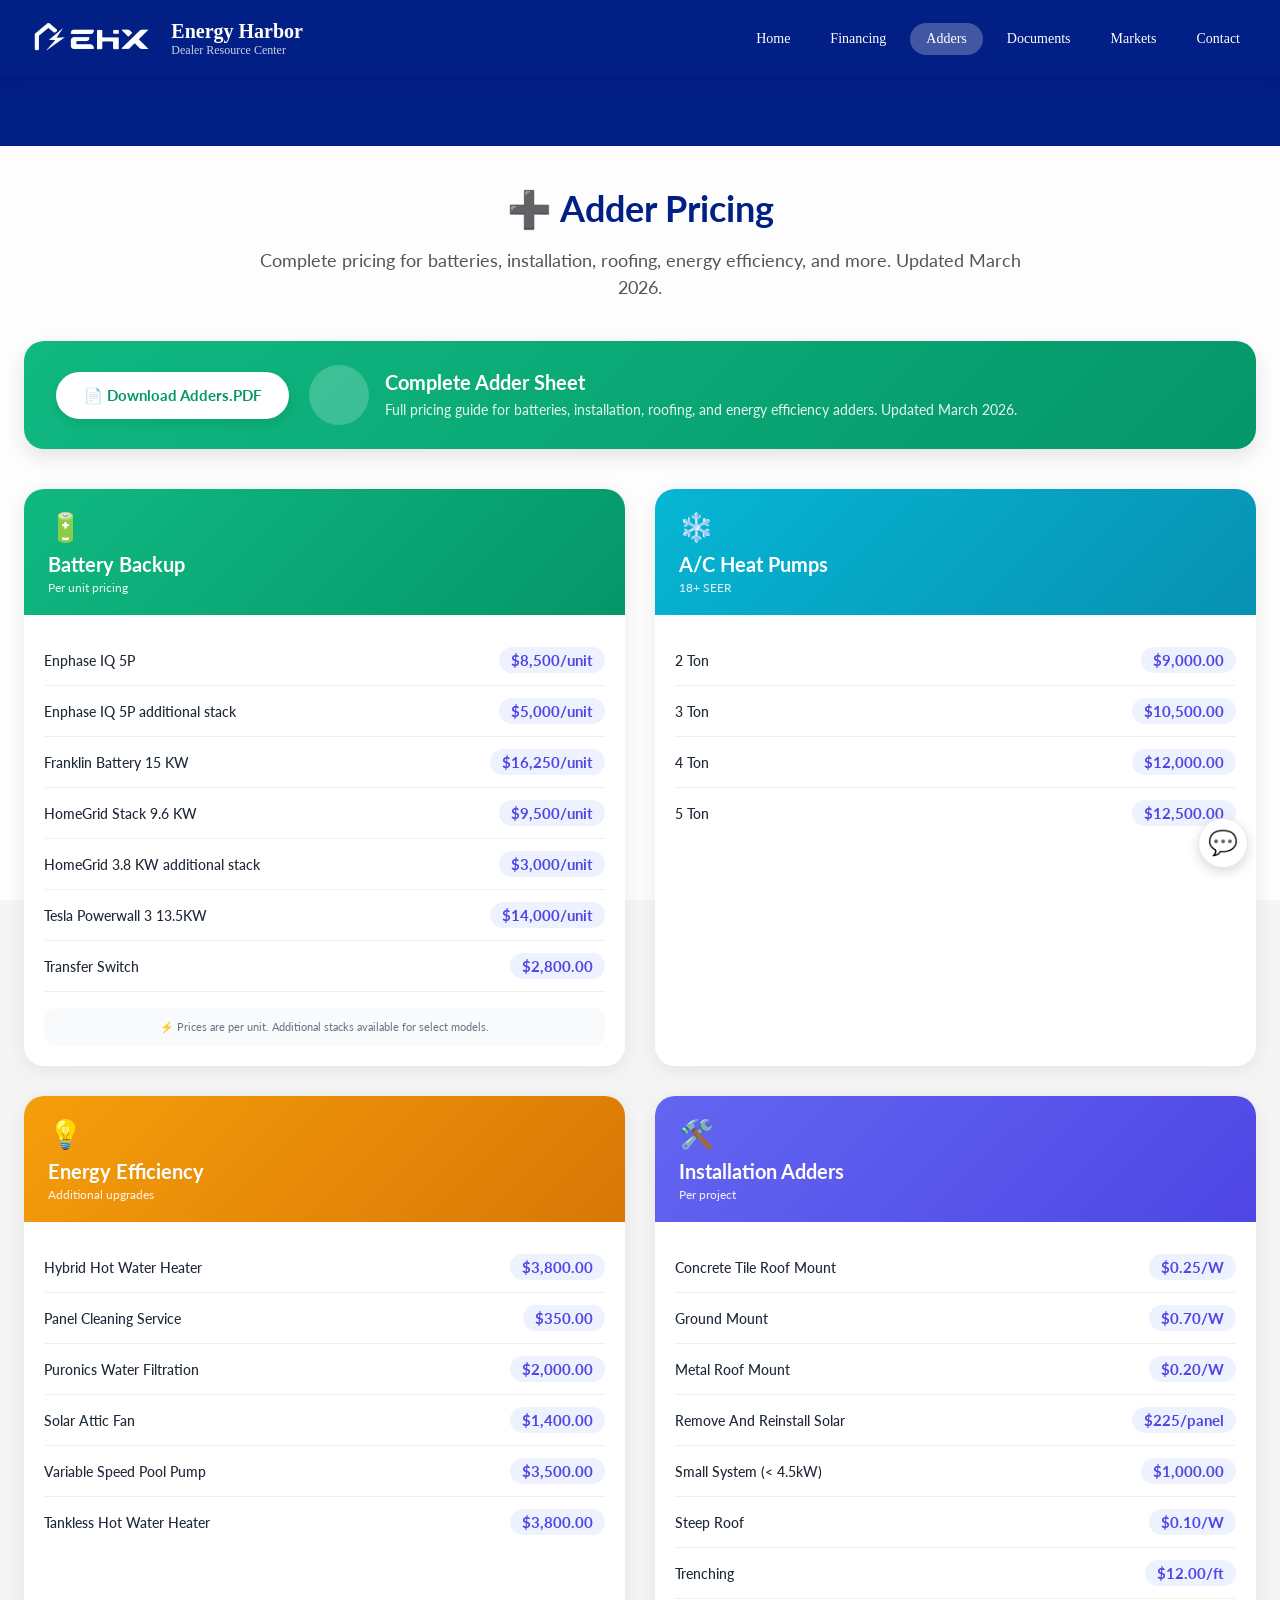
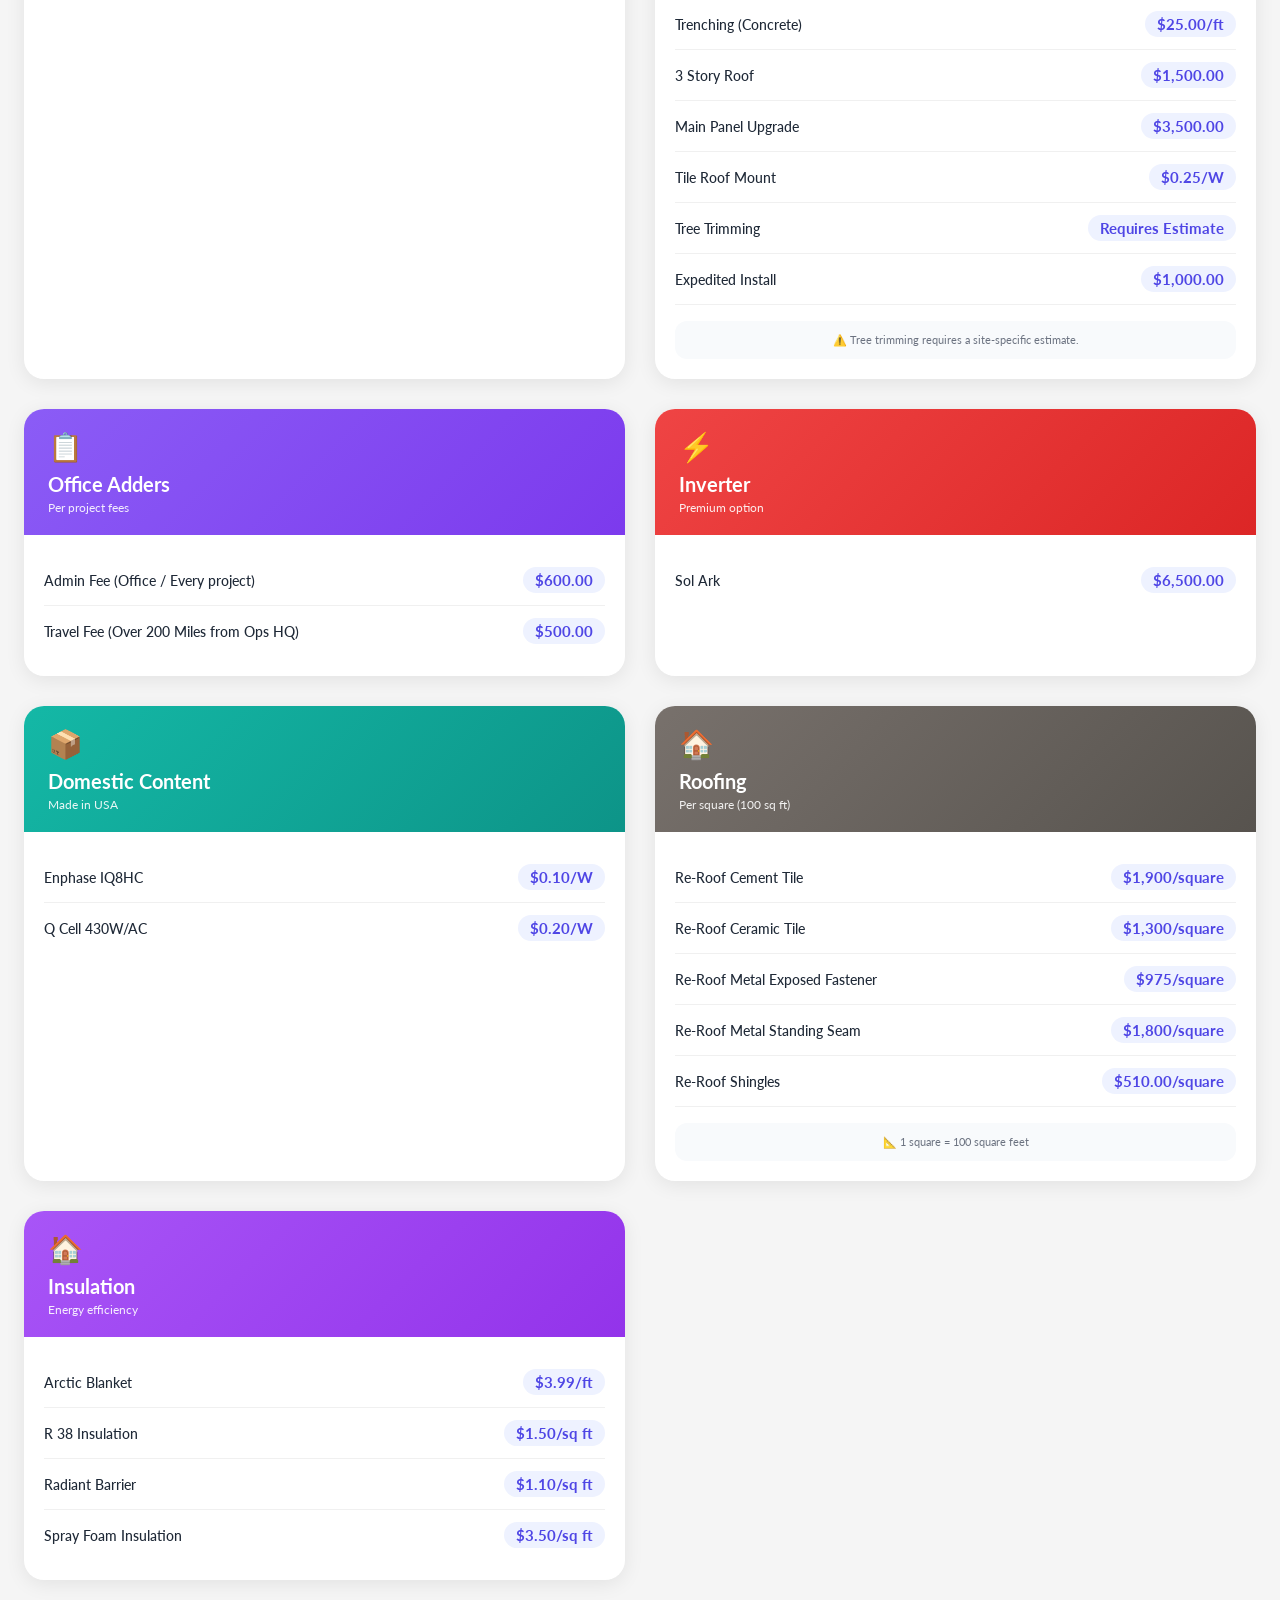
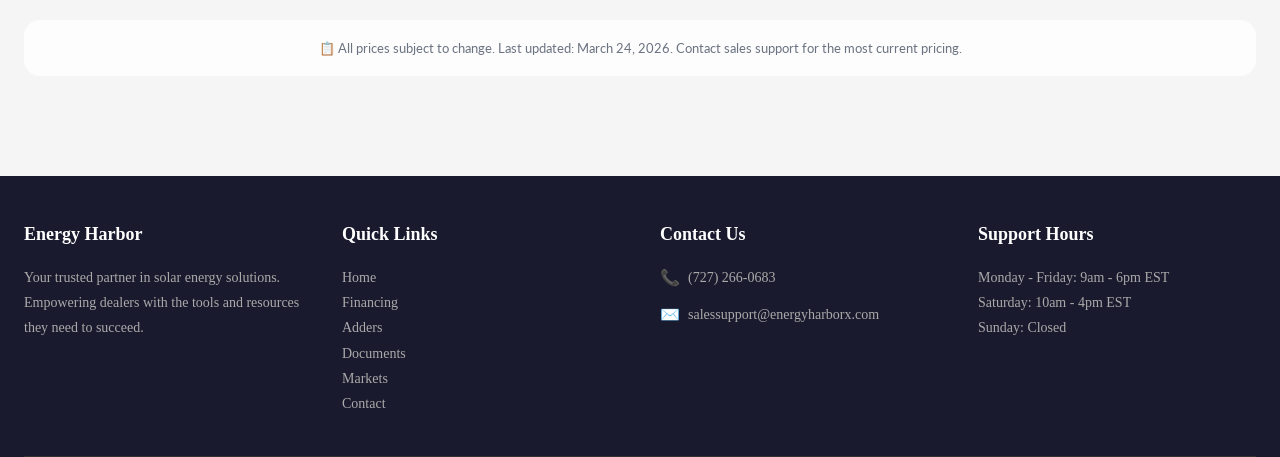
==== my-google-site/adders.html @ 7f9a5d7f "Add files via upload" ====
<!DOCTYPE html>
<html lang="en">
<head>
    <meta charset="UTF-8">
    <meta name="viewport" content="width=device-width, initial-scale=1.0, user-scalable=yes">
    <title>Adder Pricing | EHX Dealer Resource</title>
    <style>
        * {
            margin: 0;
            padding: 0;
            box-sizing: border-box;
        }
        
        body {
            font-family: 'Lato', -apple-system, BlinkMacSystemFont, 'Segoe UI', Roboto, sans-serif;
            background: #f5f5f5;
            min-height: 100vh;
            display: flex;
            flex-direction: column;
            background-image: url('images/background.jpg');
            background-size: cover;
            background-position: center;
            background-attachment: fixed;
            background-repeat: no-repeat;
        }
        
        body::before {
            content: '';
            position: fixed;
            top: 0;
            left: 0;
            right: 0;
            bottom: 0;
            background: rgba(255, 255, 255, 0.85);
            z-index: -2;
        }
        
        .header-iframe {
            width: 100%;
            border: none;
            height: 80px;
            position: sticky;
            top: 0;
            z-index: 100;
            background: #011f85;
        }
        
        .main-content {
            flex: 1;
            max-width: 1400px;
            margin: 0 auto;
            padding: 40px 24px;
            width: 100%;
        }
        
        .page-header {
            text-align: center;
            margin-bottom: 40px;
        }
        
        .page-title {
            font-size: 36px;
            color: #011f85;
            margin-bottom: 16px;
        }
        
        .page-subtitle {
            font-size: 18px;
            color: #555;
            max-width: 800px;
            margin: 0 auto;
            line-height: 1.5;
        }
        
        .download-banner {
            background: linear-gradient(135deg, #10b981, #059669);
            border-radius: 20px;
            padding: 24px 32px;
            margin-bottom: 40px;
            display: flex;
            justify-content: space-between;
            align-items: center;
            flex-wrap: wrap;
            gap: 20px;
            color: white;
            box-shadow: 0 8px 20px rgba(0,0,0,0.1);
            flex-direction: row;
        }
        
        .banner-text {
            display: flex;
            align-items: center;
            gap: 16px;
            flex: 1;
        }
        
        .banner-icon {
            font-size: 40px;
            background: rgba(255,255,255,0.2);
            width: 60px;
            height: 60px;
            border-radius: 50%;
            display: flex;
            align-items: center;
            justify-content: center;
        }
        
        .download-banner h3 {
            font-size: 20px;
            margin-bottom: 6px;
            font-weight: 700;
        }
        
        .download-banner p {
            font-size: 14px;
            opacity: 0.9;
            line-height: 1.4;
        }
        
        .btn-download-all {
            display: inline-flex;
            align-items: center;
            gap: 12px;
            background: white;
            color: #059669;
            text-decoration: none;
            padding: 14px 28px;
            border-radius: 50px;
            font-weight: 700;
            font-size: 15px;
            transition: all 0.3s ease;
            box-shadow: 0 4px 12px rgba(0,0,0,0.1);
            white-space: nowrap;
        }
        
        .btn-download-all:hover {
            transform: translateY(-2px);
            background: #f0fdf4;
            box-shadow: 0 8px 20px rgba(0,0,0,0.15);
        }
        
        .adders-grid {
            display: grid;
            grid-template-columns: repeat(auto-fit, minmax(400px, 1fr));
            gap: 30px;
        }
        
        .adder-category {
            background: white;
            border-radius: 20px;
            overflow: hidden;
            box-shadow: 0 4px 20px rgba(0,0,0,0.08);
            transition: transform 0.2s;
            height: 100%;
            display: flex;
            flex-direction: column;
        }
        
        .adder-category:hover {
            transform: translateY(-4px);
        }
        
        .category-header {
            padding: 20px 24px;
            color: white;
        }
        
        .category-header.battery { background: linear-gradient(135deg, #10b981, #059669); }
        .category-header.ac { background: linear-gradient(135deg, #06b6d4, #0891b2); }
        .category-header.energy { background: linear-gradient(135deg, #f59e0b, #d97706); }
        .category-header.installation { background: linear-gradient(135deg, #6366f1, #4f46e5); }
        .category-header.office { background: linear-gradient(135deg, #8b5cf6, #7c3aed); }
        .category-header.inverter { background: linear-gradient(135deg, #ef4444, #dc2626); }
        .category-header.domestic { background: linear-gradient(135deg, #14b8a6, #0d9488); }
        .category-header.roofing { background: linear-gradient(135deg, #78716c, #57534e); }
        .category-header.insulation { background: linear-gradient(135deg, #a855f7, #9333ea); }
        
        .category-icon {
            font-size: 28px;
            margin-bottom: 8px;
        }
        
        .category-title {
            font-size: 20px;
            font-weight: 700;
        }
        
        .category-subtitle {
            font-size: 12px;
            opacity: 0.9;
            margin-top: 4px;
        }
        
        .category-body {
            padding: 20px;
            flex: 1;
        }
        
        .adder-item {
            display: flex;
            justify-content: space-between;
            align-items: center;
            padding: 12px 0;
            border-bottom: 1px solid #f0f0f0;
            flex-wrap: wrap;
            gap: 10px;
        }
        
        .adder-item:last-child {
            border-bottom: none;
        }
        
        .adder-name {
            font-weight: 500;
            color: #1f2937;
            font-size: 14px;
            flex: 1;
        }
        
        .adder-price {
            font-weight: 700;
            color: #4f46e5;
            font-size: 15px;
            background: #eef2ff;
            padding: 4px 12px;
            border-radius: 20px;
        }
        
        .footer-note {
            background: #f8fafc;
            padding: 12px;
            border-radius: 12px;
            margin-top: 16px;
            text-align: center;
            font-size: 11px;
            color: #6b7280;
        }
        
        .footer-iframe {
            width: 100%;
            border: none;
            height: auto;
            min-height: 350px;
            margin-top: 60px;
            display: block;
        }
        
        /* Chat Widget Container */
        .chat-widget-container {
            position: fixed;
            bottom: 20px;
            right: 20px;
            z-index: 999;
            width: 380px;
            height: 450px;
            pointer-events: none;
        }
        
        .chat-widget-container iframe {
            pointer-events: auto;
            width: 100%;
            height: 100%;
            border: none;
            background: transparent;
            border-radius: 20px;
        }
    </style>
    <link href="https://fonts.googleapis.com/css2?family=Lato:wght@300;400;700&display=swap" rel="stylesheet">
    <link rel="stylesheet" href="css/responsive.css">
</head>
<body>

    <iframe src="components/header.html" class="header-iframe" id="headerIframe"></iframe>

    <main class="main-content">
        <div class="page-header">
            <h1 class="page-title">➕ Adder Pricing</h1>
            <p class="page-subtitle">Complete pricing for batteries, installation, roofing, energy efficiency, and more. Updated March 2026.</p>
        </div>

        <!-- DIRECT DOWNLOAD BANNER -->
        <div class="download-banner">
            <a href="https://drive.google.com/uc?export=download&id=1RVdBgjyrDwDtR4Vw7gHCXScKKBr2EI8T" 
               class="btn-download-all" 
               target="_blank">
                📄 Download Adders.PDF
            </a>
            <div class="banner-text">
                <div class="banner-icon"></div>
                <div>
                    <h3>Complete Adder Sheet</h3>
                    <p>Full pricing guide for batteries, installation, roofing, and energy efficiency adders. Updated March 2026.</p>
                </div>
            </div>
        </div>
        
        <div class="adders-grid">
            
            <!-- Battery Backup -->
            <div class="adder-category">
                <div class="category-header battery">
                    <div class="category-icon">🔋</div>
                    <div class="category-title">Battery Backup</div>
                    <div class="category-subtitle">Per unit pricing</div>
                </div>
                <div class="category-body">
                    <div class="adder-item"><span class="adder-name">Enphase IQ 5P</span><span class="adder-price">$8,500/unit</span></div>
                    <div class="adder-item"><span class="adder-name">Enphase IQ 5P additional stack</span><span class="adder-price">$5,000/unit</span></div>
                    <div class="adder-item"><span class="adder-name">Franklin Battery 15 KW</span><span class="adder-price">$16,250/unit</span></div>
                    <div class="adder-item"><span class="adder-name">HomeGrid Stack 9.6 KW</span><span class="adder-price">$9,500/unit</span></div>
                    <div class="adder-item"><span class="adder-name">HomeGrid 3.8 KW additional stack</span><span class="adder-price">$3,000/unit</span></div>
                    <div class="adder-item"><span class="adder-name">Tesla Powerwall 3 13.5KW</span><span class="adder-price">$14,000/unit</span></div>
                    <div class="adder-item"><span class="adder-name">Transfer Switch</span><span class="adder-price">$2,800.00</span></div>
                    <div class="footer-note">⚡ Prices are per unit. Additional stacks available for select models.</div>
                </div>
            </div>

            <!-- A/C Heat Pumps -->
            <div class="adder-category">
                <div class="category-header ac">
                    <div class="category-icon">❄️</div>
                    <div class="category-title">A/C Heat Pumps</div>
                    <div class="category-subtitle">18+ SEER</div>
                </div>
                <div class="category-body">
                    <div class="adder-item"><span class="adder-name">2 Ton</span><span class="adder-price">$9,000.00</span></div>
                    <div class="adder-item"><span class="adder-name">3 Ton</span><span class="adder-price">$10,500.00</span></div>
                    <div class="adder-item"><span class="adder-name">4 Ton</span><span class="adder-price">$12,000.00</span></div>
                    <div class="adder-item"><span class="adder-name">5 Ton</span><span class="adder-price">$12,500.00</span></div>
                </div>
            </div>

            <!-- Energy Efficiency -->
            <div class="adder-category">
                <div class="category-header energy">
                    <div class="category-icon">💡</div>
                    <div class="category-title">Energy Efficiency</div>
                    <div class="category-subtitle">Additional upgrades</div>
                </div>
                <div class="category-body">
                    <div class="adder-item"><span class="adder-name">Hybrid Hot Water Heater</span><span class="adder-price">$3,800.00</span></div>
                    <div class="adder-item"><span class="adder-name">Panel Cleaning Service</span><span class="adder-price">$350.00</span></div>
                    <div class="adder-item"><span class="adder-name">Puronics Water Filtration</span><span class="adder-price">$2,000.00</span></div>
                    <div class="adder-item"><span class="adder-name">Solar Attic Fan</span><span class="adder-price">$1,400.00</span></div>
                    <div class="adder-item"><span class="adder-name">Variable Speed Pool Pump</span><span class="adder-price">$3,500.00</span></div>
                    <div class="adder-item"><span class="adder-name">Tankless Hot Water Heater</span><span class="adder-price">$3,800.00</span></div>
                </div>
            </div>

            <!-- Installation Adders -->
            <div class="adder-category">
                <div class="category-header installation">
                    <div class="category-icon">🛠️</div>
                    <div class="category-title">Installation Adders</div>
                    <div class="category-subtitle">Per project</div>
                </div>
                <div class="category-body">
                    <div class="adder-item"><span class="adder-name">Concrete Tile Roof Mount</span><span class="adder-price">$0.25/W</span></div>
                    <div class="adder-item"><span class="adder-name">Ground Mount</span><span class="adder-price">$0.70/W</span></div>
                    <div class="adder-item"><span class="adder-name">Metal Roof Mount</span><span class="adder-price">$0.20/W</span></div>
                    <div class="adder-item"><span class="adder-name">Remove And Reinstall Solar</span><span class="adder-price">$225/panel</span></div>
                    <div class="adder-item"><span class="adder-name">Small System (&lt; 4.5kW)</span><span class="adder-price">$1,000.00</span></div>
                    <div class="adder-item"><span class="adder-name">Steep Roof</span><span class="adder-price">$0.10/W</span></div>
                    <div class="adder-item"><span class="adder-name">Trenching</span><span class="adder-price">$12.00/ft</span></div>
                    <div class="adder-item"><span class="adder-name">Trenching (Concrete)</span><span class="adder-price">$25.00/ft</span></div>
                    <div class="adder-item"><span class="adder-name">3 Story Roof</span><span class="adder-price">$1,500.00</span></div>
                    <div class="adder-item"><span class="adder-name">Main Panel Upgrade</span><span class="adder-price">$3,500.00</span></div>
                    <div class="adder-item"><span class="adder-name">Tile Roof Mount</span><span class="adder-price">$0.25/W</span></div>
                    <div class="adder-item"><span class="adder-name">Tree Trimming</span><span class="adder-price">Requires Estimate</span></div>
                    <div class="adder-item"><span class="adder-name">Expedited Install</span><span class="adder-price">$1,000.00</span></div>
                    <div class="footer-note">⚠️ Tree trimming requires a site-specific estimate.</div>
                </div>
            </div>

            <!-- Office Adders -->
            <div class="adder-category">
                <div class="category-header office">
                    <div class="category-icon">📋</div>
                    <div class="category-title">Office Adders</div>
                    <div class="category-subtitle">Per project fees</div>
                </div>
                <div class="category-body">
                    <div class="adder-item"><span class="adder-name">Admin Fee (Office / Every project)</span><span class="adder-price">$600.00</span></div>
                    <div class="adder-item"><span class="adder-name">Travel Fee (Over 200 Miles from Ops HQ)</span><span class="adder-price">$500.00</span></div>
                </div>
            </div>

            <!-- Inverter -->
            <div class="adder-category">
                <div class="category-header inverter">
                    <div class="category-icon">⚡</div>
                    <div class="category-title">Inverter</div>
                    <div class="category-subtitle">Premium option</div>
                </div>
                <div class="category-body">
                    <div class="adder-item"><span class="adder-name">Sol Ark</span><span class="adder-price">$6,500.00</span></div>
                </div>
            </div>

            <!-- Domestic Content -->
            <div class="adder-category">
                <div class="category-header domestic">
                    <div class="category-icon">📦</div>
                    <div class="category-title">Domestic Content</div>
                    <div class="category-subtitle">Made in USA</div>
                </div>
                <div class="category-body">
                    <div class="adder-item"><span class="adder-name">Enphase IQ8HC</span><span class="adder-price">$0.10/W</span></div>
                    <div class="adder-item"><span class="adder-name">Q Cell 430W/AC</span><span class="adder-price">$0.20/W</span></div>
                </div>
            </div>

            <!-- Roofing -->
            <div class="adder-category">
                <div class="category-header roofing">
                    <div class="category-icon">🏠</div>
                    <div class="category-title">Roofing</div>
                    <div class="category-subtitle">Per square (100 sq ft)</div>
                </div>
                <div class="category-body">
                    <div class="adder-item"><span class="adder-name">Re-Roof Cement Tile</span><span class="adder-price">$1,900/square</span></div>
                    <div class="adder-item"><span class="adder-name">Re-Roof Ceramic Tile</span><span class="adder-price">$1,300/square</span></div>
                    <div class="adder-item"><span class="adder-name">Re-Roof Metal Exposed Fastener</span><span class="adder-price">$975/square</span></div>
                    <div class="adder-item"><span class="adder-name">Re-Roof Metal Standing Seam</span><span class="adder-price">$1,800/square</span></div>
                    <div class="adder-item"><span class="adder-name">Re-Roof Shingles</span><span class="adder-price">$510.00/square</span></div>
                    <div class="footer-note">📐 1 square = 100 square feet</div>
                </div>
            </div>

            <!-- Insulation -->
            <div class="adder-category">
                <div class="category-header insulation">
                    <div class="category-icon">🏠</div>
                    <div class="category-title">Insulation</div>
                    <div class="category-subtitle">Energy efficiency</div>
                </div>
                <div class="category-body">
                    <div class="adder-item"><span class="adder-name">Arctic Blanket</span><span class="adder-price">$3.99/ft</span></div>
                    <div class="adder-item"><span class="adder-name">R 38 Insulation</span><span class="adder-price">$1.50/sq ft</span></div>
                    <div class="adder-item"><span class="adder-name">Radiant Barrier</span><span class="adder-price">$1.10/sq ft</span></div>
                    <div class="adder-item"><span class="adder-name">Spray Foam Insulation</span><span class="adder-price">$3.50/sq ft</span></div>
                </div>
            </div>
        </div>

        <div style="text-align: center; margin-top: 40px; padding: 20px; background: rgba(255,255,255,0.8); border-radius: 16px;">
            <p style="font-size: 13px; color: #6b7280;">
                📋 All prices subject to change. Last updated: March 24, 2026. Contact sales support for the most current pricing.
            </p>
        </div>
    </main>

    <iframe src="components/footer.html" class="footer-iframe" id="footerIframe" scrolling="no"></iframe>

    <div class="chat-widget-container">
        <iframe 
            id="chatbotIframe"
            src="components/chatbot.html"
            style="position: fixed; bottom: 16px; right: 16px; width: 80px; height: 80px; border: none; background: transparent; z-index: 9999; overflow: visible;">
        </iframe>
    </div>

    <script>
        // Handle header and footer height adjustments
        window.addEventListener('message', function(event) {
            if (event.data.type === 'headerHeight') {
                const headerIframe = document.getElementById('headerIframe');
                if (headerIframe) {
                    headerIframe.style.height = event.data.height + 'px';
                }
            }
            
            if (event.data.type === 'footerHeight') {
                const footerIframe = document.getElementById('footerIframe');
                if (footerIframe) {
                    footerIframe.style.height = event.data.height + 'px';
                }
            }
        });
        
        // Handle chatbot iframe resizing
        window.addEventListener('message', function(event) {
            const iframe = document.getElementById('chatbotIframe');

            if (!iframe || !event.data || !event.data.type) return;

            if (event.data.type === 'chatbot-open') {
                iframe.style.width = '430px';
                iframe.style.height = '620px';
                iframe.style.top = 'auto';
                iframe.style.bottom = '16px';
                iframe.style.right = '16px';
            }

            if (event.data.type === 'chatbot-closed') {
                iframe.style.width = '80px';
                iframe.style.height = '80px';
                iframe.style.top = 'auto';
                iframe.style.bottom = '16px';
                iframe.style.right = '16px';
            }
        });
    </script>
</body>
</html>
---- my-google-site/css/responsive.css ----
/* ============================================
   GLOBAL RESPONSIVE CSS
   This file controls responsiveness for ALL pages
   ============================================ */

/* Base responsive settings */
html {
    font-size: 16px;
    -webkit-text-size-adjust: 100%;
    scroll-behavior: smooth;
}

/* Responsive images */
img, .map-image, .logo-img {
    max-width: 100%;
    height: auto;
}

/* ===== HEADER RESPONSIVE ===== */
@media (max-width: 768px) {
    .header-container {
        padding: 12px 16px;
    }
    
    .logo-img {
        height: 35px;
    }
    
    .logo-text {
        font-size: 16px;
    }
    
    .logo-text small {
        font-size: 10px;
    }
    
    .mobile-menu-btn {
        display: flex !important;
    }
    
    .nav-menu {
        display: none;
        width: 100%;
        flex-direction: column;
        padding: 16px 0 0;
    }
    
    .nav-menu.open {
        display: flex;
    }
    
    .nav-link {
        text-align: center;
        padding: 12px 16px;
        width: 100%;
    }
}

/* ===== FOOTER RESPONSIVE ===== */
@media (max-width: 768px) {
    .footer-container {
        padding: 32px 20px 20px;
    }
    
    .footer-grid {
        grid-template-columns: 1fr;
        gap: 30px;
        text-align: center;
    }
    
    .footer-contact li {
        justify-content: center;
    }
    
    .footer-bottom {
        font-size: 11px;
        padding-top: 20px;
    }
}

@media (max-width: 480px) {
    .footer-container {
        padding: 24px 16px 16px;
    }
    
    .footer-grid {
        gap: 24px;
    }
    
    .footer-col h4 {
        font-size: 16px;
        margin-bottom: 12px;
    }
    
    .footer-col p, .footer-col a {
        font-size: 12px;
    }
}

/* ===== MAIN CONTENT RESPONSIVE ===== */
@media (max-width: 1200px) {
    .main-content {
        padding: 40px 24px;
    }
}

@media (max-width: 768px) {
    .main-content {
        padding: 24px 16px;
    }
    
    .welcome-section {
        padding: 24px 16px;
        margin-bottom: 30px;
    }
    
    .welcome-title {
        font-size: 28px;
        margin-bottom: 12px;
    }
    
    .welcome-text {
        font-size: 15px;
    }
    
    .section-title {
        font-size: 22px;
        margin-bottom: 20px;
    }
}

@media (max-width: 480px) {
    .main-content {
        padding: 16px 12px;
    }
    
    .welcome-section {
        padding: 20px 12px;
    }
    
    .welcome-title {
        font-size: 24px;
    }
    
    .page-title {
        font-size: 24px;
    }
}

/* ===== GRID RESPONSIVE (Cards, Lenders, Markets, etc.) ===== */
@media (max-width: 1024px) {
    .features-grid, .lenders-grid, .markets-grid {
        grid-template-columns: repeat(2, 1fr);
    }
}

@media (max-width: 768px) {
    .features-grid, .lenders-grid, .markets-grid, 
    .adders-grid, .documents-grid, .contact-grid {
        grid-template-columns: 1fr;
        gap: 16px;
    }
}

@media (min-width: 1200px) {
    .features-grid, .lenders-grid, .markets-grid {
        grid-template-columns: repeat(3, 1fr);
    }
}

/* ===== CARD RESPONSIVE ===== */
@media (max-width: 768px) {
    .lender-card, .market-card, .adder-category, 
    .document-card, .feature-card {
        padding: 16px;
    }
    
    .lender-header, .market-header {
        padding: 16px;
    }
    
    .lender-name, .market-name {
        font-size: 20px;
    }
    
    .info-row {
        flex-direction: column;
        margin-bottom: 10px;
    }
    
    .info-label {
        width: 100%;
        margin-bottom: 4px;
    }
    
    .feature-icon {
        font-size: 36px;
    }
    
    .feature-title {
        font-size: 16px;
    }
    
    .feature-desc {
        font-size: 13px;
    }
}

/* ===== TABLE RESPONSIVE ===== */
@media (max-width: 768px) {
    .comparison-section {
        padding: 16px;
        overflow-x: auto;
    }
    
    .comparison-table {
        display: block;
        overflow-x: auto;
        white-space: nowrap;
        font-size: 12px;
        min-width: 600px;
    }
    
    .comparison-table th, .comparison-table td {
        padding: 8px;
    }
}

/* ===== BUTTON RESPONSIVE ===== */
@media (max-width: 768px) {
    .btn-download, .btn-spec, .contact-link, .btn-quick {
        padding: 10px 16px;
        font-size: 13px;
    }
}

/* ===== BADGE & TAG RESPONSIVE ===== */
@media (max-width: 480px) {
    .badge, .utility-tag, .battery-item {
        font-size: 10px;
        padding: 3px 8px;
    }
}

/* ===== QUICK ACCESS BANNER ===== */
@media (max-width: 768px) {
    .quick-access {
        flex-direction: column;
        text-align: center;
        padding: 20px;
    }
}

/* ===== DOCUMENT META ===== */
@media (max-width: 768px) {
    .document-meta {
        flex-direction: column;
        gap: 12px;
        align-items: flex-start;
    }
}

/* ===== CHATBOT RESPONSIVE ===== */
.chat-widget-container {
    position: fixed;
    bottom: 20px;
    right: 20px;
    z-index: 999;
    width: auto;
    height: auto;
    pointer-events: none;
}

.chat-widget-container iframe {
    pointer-events: auto;
    border: none;
    background: transparent;
    transition: all 0.3s ease;
    border-radius: 24px;
}

/* Chatbot Desktop */
@media (min-width: 1200px) {
    .chat-widget-container iframe {
        width: 420px;
        height: 600px;
    }
}

/* Chatbot Laptop */
@media (min-width: 1025px) and (max-width: 1199px) {
    .chat-widget-container iframe {
        width: 380px;
        height: 520px;
    }
}

/* Chatbot Tablet */
@media (min-width: 769px) and (max-width: 1024px) {
    .chat-widget-container iframe {
        width: 350px;
        height: 480px;
    }
    .chat-widget-container {
        bottom: 15px;
        right: 15px;
    }
}

/* Chatbot Mobile */
@media (max-width: 768px) {
    .chat-widget-container iframe {
        width: calc(100vw - 40px);
        height: 450px;
        max-height: 55vh;
    }
    .chat-widget-container {
        bottom: 10px;
        right: 10px;
    }
}

/* Chatbot Small Mobile */
@media (max-width: 480px) {
    .chat-widget-container iframe {
        height: 400px;
        max-height: 50vh;
        width: calc(100vw - 30px);
    }
}

/* ===== FOOTER IFRAME ===== */
.footer-iframe {
    width: 100%;
    border: none;
    height: auto;
    min-height: 350px;
    margin-top: 60px;
    display: block;
}

@media (max-width: 768px) {
    .footer-iframe {
        margin-top: 40px;
    }
}

/* ===== TOUCH-FRIENDLY ADJUSTMENTS ===== */
@media (max-width: 768px) {
    .feature-card, .market-card, .lender-card {
        cursor: pointer;
        -webkit-tap-highlight-color: transparent;
    }
    
    .feature-card:active, .market-card:active, .lender-card:active {
        transform: scale(0.98);
    }
    
    input, textarea, select, button {
        font-size: 16px; /* Prevents zoom on iOS */
    }
}

/* ===== HELPER CLASSES ===== */
.hide-on-mobile {
    display: block;
}

@media (max-width: 768px) {
    .hide-on-mobile {
        display: none;
    }
}

.show-on-mobile {
    display: none;
}

@media (max-width: 768px) {
    .show-on-mobile {
        display: block;
    }
    
}
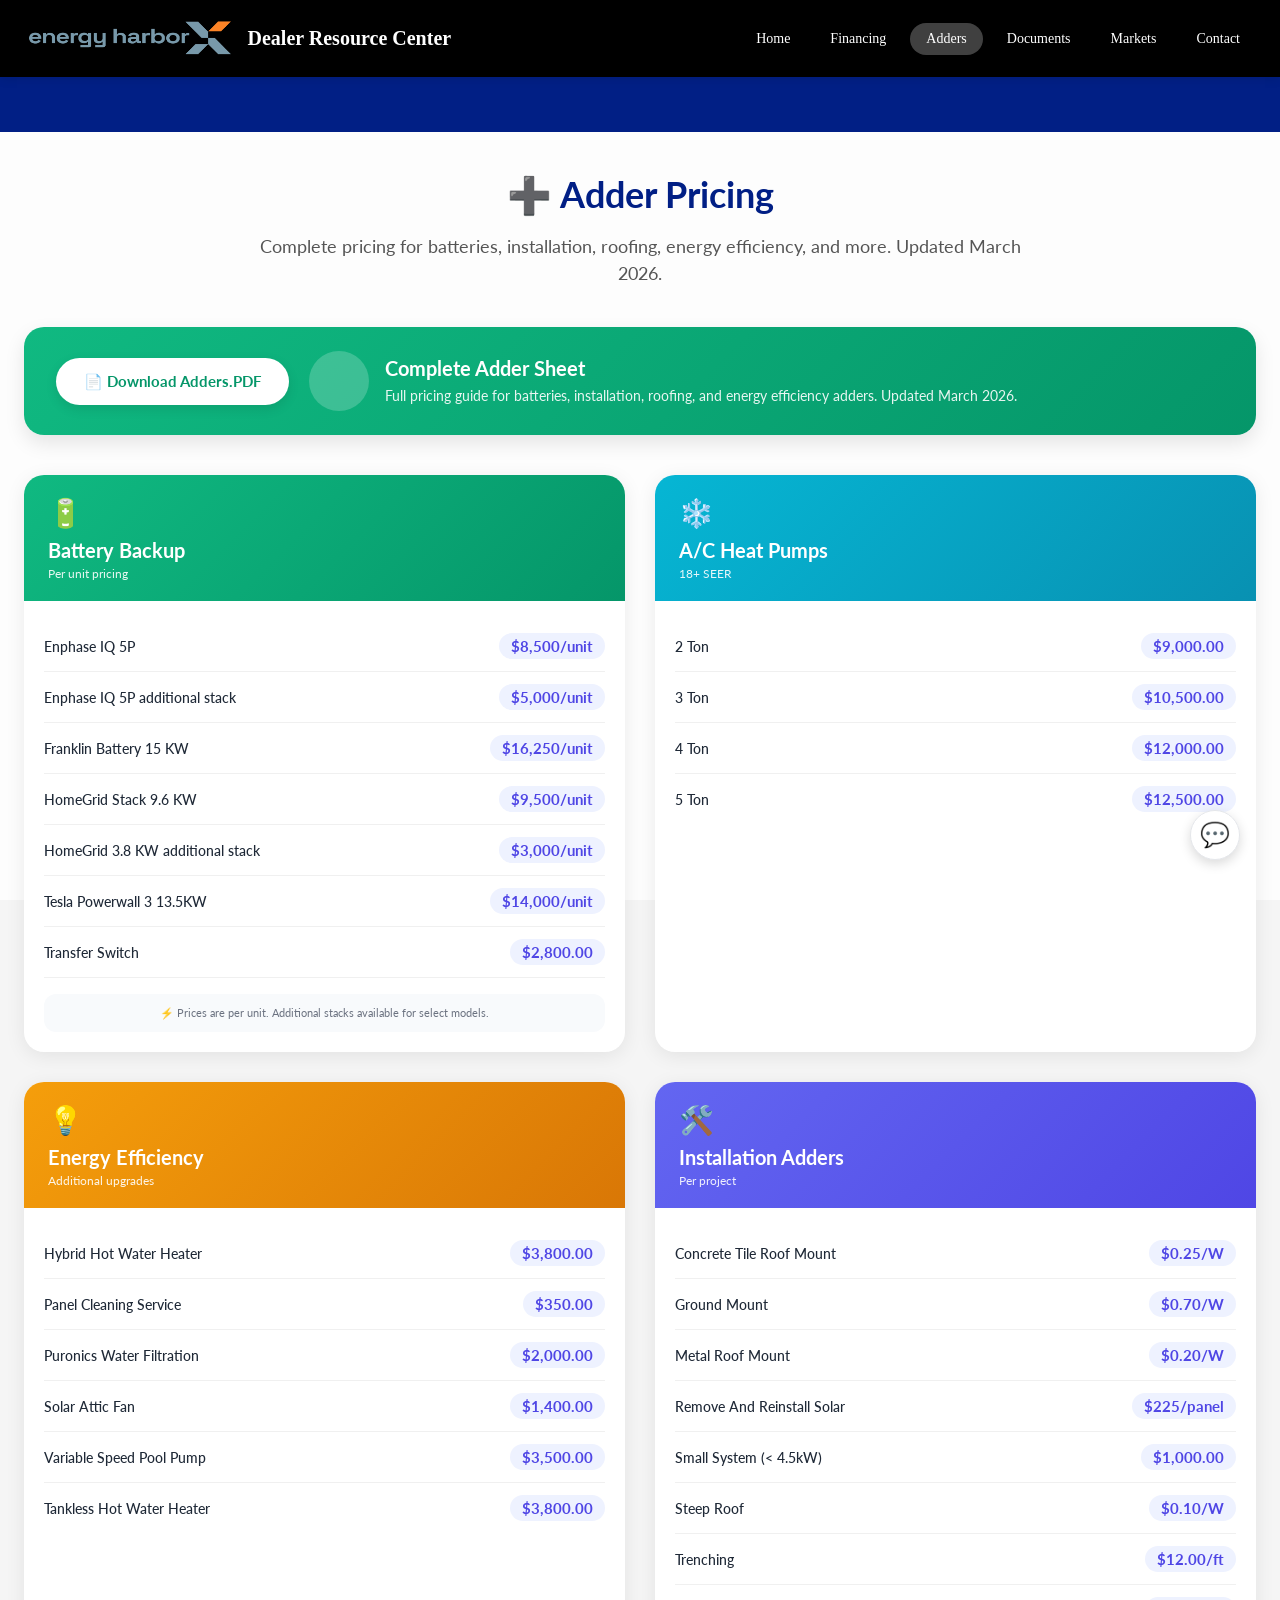
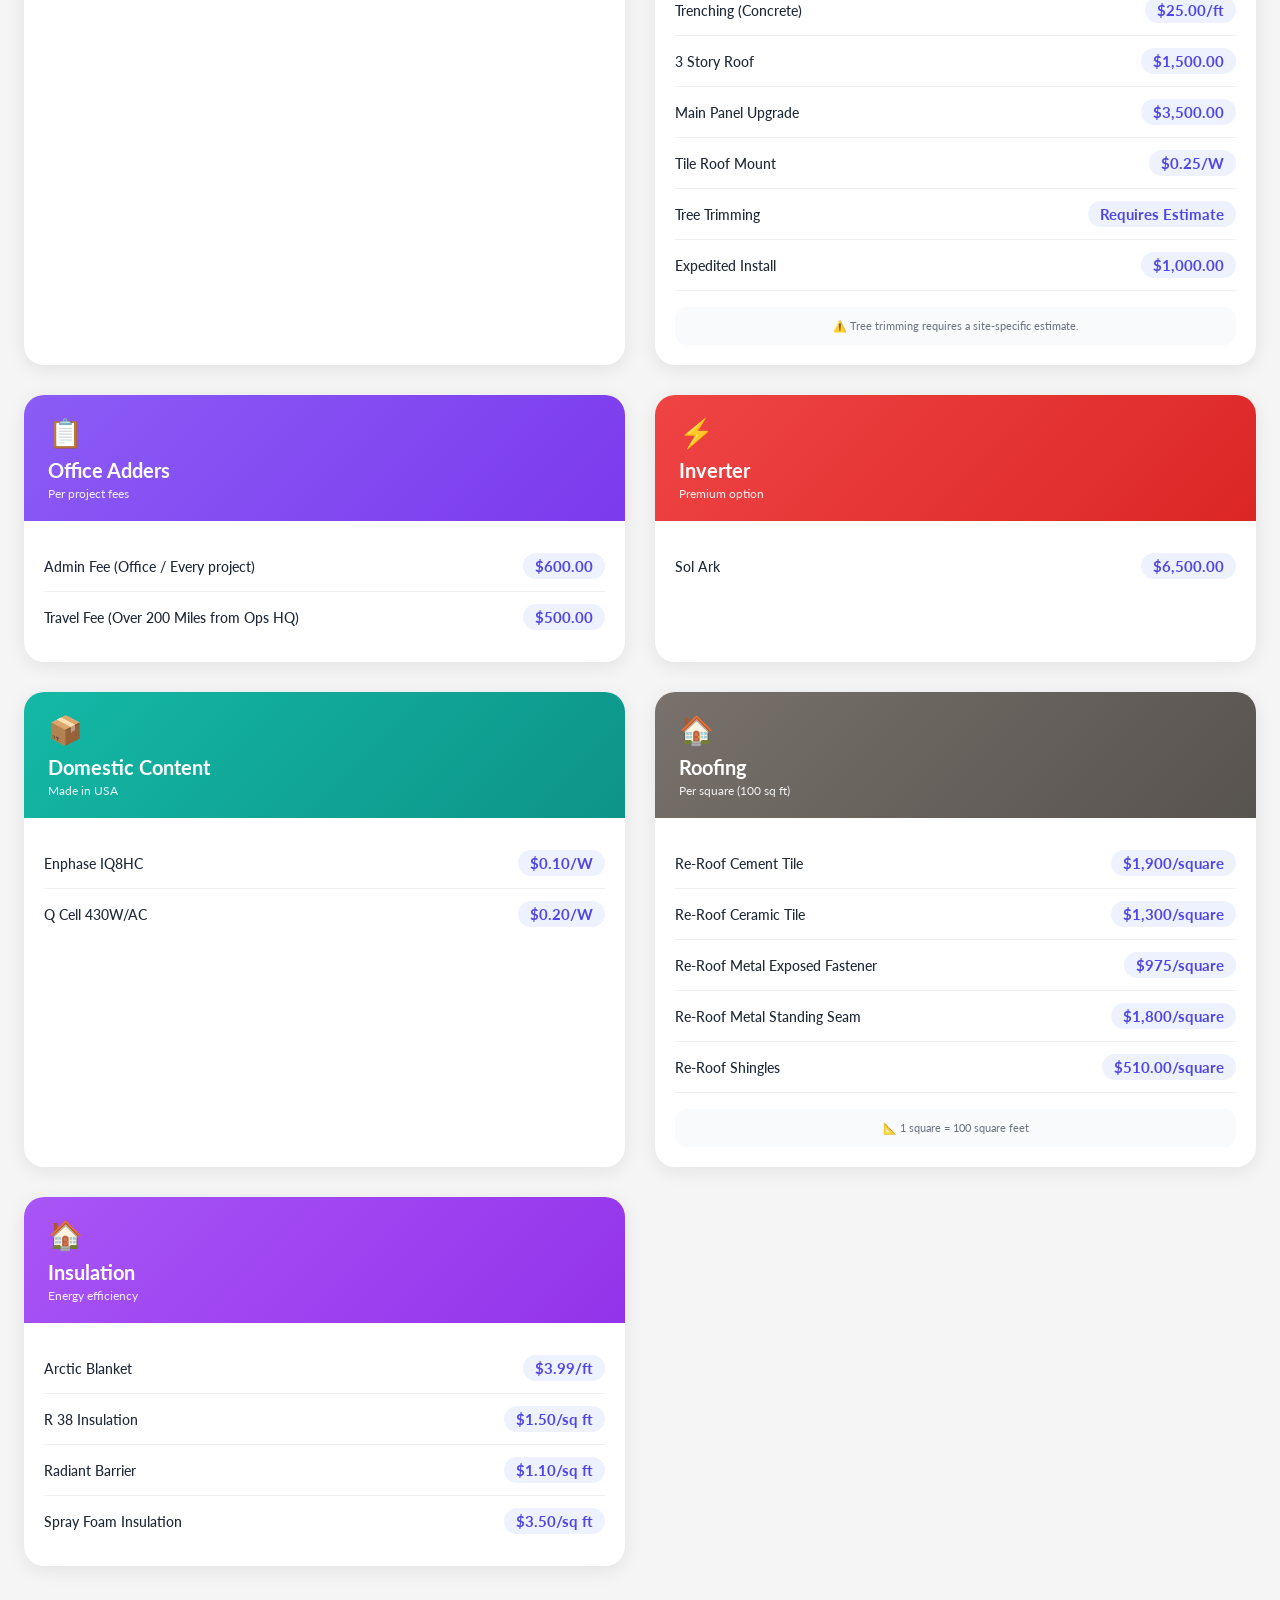
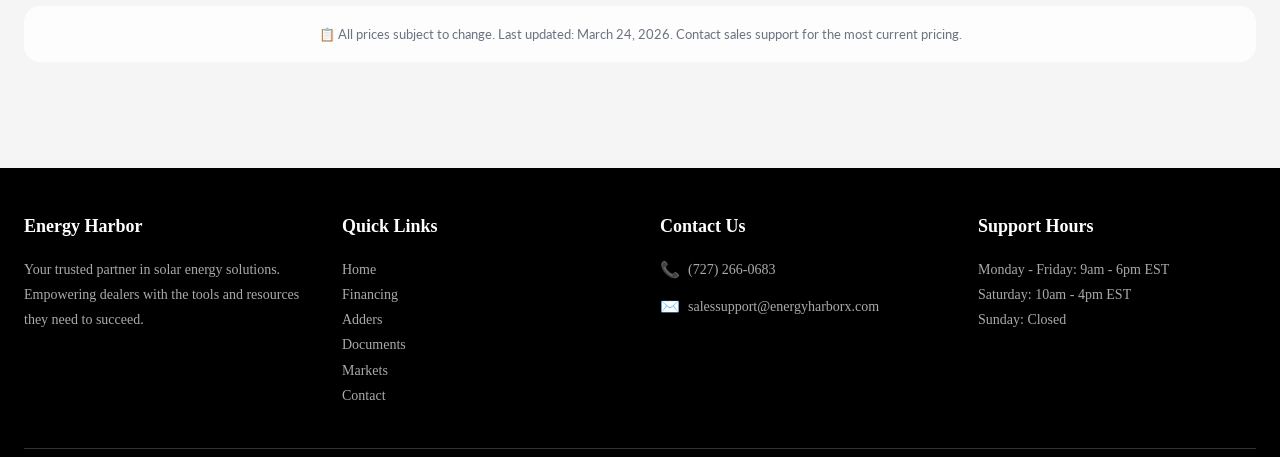
==== commit eb614409: "Refactor chat widget styles and iframe behavior Updated chat widget styles and iframe resizing logic" ====
--- a/my-google-site/adders.html
+++ b/my-google-site/adders.html
@@ -245,24 +245,43 @@
             display: block;
         }
         
-        /* Chat Widget Container */
+        /* ========== UNIFORM CHAT WIDGET STYLES ========== */
         .chat-widget-container {
             position: fixed;
-            bottom: 20px;
-            right: 20px;
+            bottom: 24px;
+            bottom: max(24px, env(safe-area-inset-bottom, 24px));
+            right: 24px;
+            right: max(24px, env(safe-area-inset-right, 24px));
             z-index: 999;
-            width: 380px;
-            height: 450px;
+            width: auto;
+            height: auto;
             pointer-events: none;
         }
-        
+
         .chat-widget-container iframe {
-            pointer-events: auto;
-            width: 100%;
-            height: 100%;
+            width: 80px;
+            height: 80px;
             border: none;
             background: transparent;
-            border-radius: 20px;
+            pointer-events: auto;
+            border-radius: 50%;
+            transition: all 0.3s ease;
+        }
+
+        /* Mobile adjustments */
+        @media (max-width: 550px) {
+            .chat-widget-container {
+                bottom: 16px;
+                right: 16px;
+            }
+        }
+
+        /* Desktop */
+        @media (min-width: 1200px) {
+            .chat-widget-container {
+                bottom: 32px;
+                right: 32px;
+            }
         }
     </style>
     <link href="https://fonts.googleapis.com/css2?family=Lato:wght@300;400;700&display=swap" rel="stylesheet">
@@ -452,17 +471,29 @@
 
     <iframe src="components/footer.html" class="footer-iframe" id="footerIframe" scrolling="no"></iframe>
 
+    <!-- Chat Widget - UNIFORM -->
     <div class="chat-widget-container">
         <iframe 
             id="chatbotIframe"
             src="components/chatbot.html"
-            style="position: fixed; bottom: 16px; right: 16px; width: 80px; height: 80px; border: none; background: transparent; z-index: 9999; overflow: visible;">
+            style="
+                position: fixed;
+                bottom: 24px;
+                right: 24px;
+                width: 80px;
+                height: 80px;
+                border: none;
+                background: transparent;
+                z-index: 9999;
+                overflow: visible;
+            ">
         </iframe>
     </div>
 
     <script>
-        // Handle header and footer height adjustments
+        // Handle messages from iframes
         window.addEventListener('message', function(event) {
+            // Header height adjustment
             if (event.data.type === 'headerHeight') {
                 const headerIframe = document.getElementById('headerIframe');
                 if (headerIframe) {
@@ -470,36 +501,55 @@
                 }
             }
             
+            // Footer height adjustment
             if (event.data.type === 'footerHeight') {
                 const footerIframe = document.getElementById('footerIframe');
                 if (footerIframe) {
                     footerIframe.style.height = event.data.height + 'px';
                 }
             }
-        });
-        
-        // Handle chatbot iframe resizing
-        window.addEventListener('message', function(event) {
-            const iframe = document.getElementById('chatbotIframe');
-
-            if (!iframe || !event.data || !event.data.type) return;
+
+            // Chatbot open/close - UNIFORM SIZING
+            const chatbotIframe = document.getElementById('chatbotIframe');
+            if (!chatbotIframe || !event.data || !event.data.type) return;
 
             if (event.data.type === 'chatbot-open') {
-                iframe.style.width = '430px';
-                iframe.style.height = '620px';
-                iframe.style.top = 'auto';
-                iframe.style.bottom = '16px';
-                iframe.style.right = '16px';
+                chatbotIframe.style.width = '380px';
+                chatbotIframe.style.height = '600px';
+                chatbotIframe.style.borderRadius = '16px';
+                chatbotIframe.style.bottom = '24px';
+                chatbotIframe.style.right = '24px';
+                chatbotIframe.style.top = 'auto';
+                chatbotIframe.style.left = 'auto';
+                
+                // Mobile adjustments
+                if (window.innerWidth <= 550) {
+                    chatbotIframe.style.width = 'calc(100vw - 32px)';
+                    chatbotIframe.style.height = 'calc(100vh - 32px)';
+                    chatbotIframe.style.maxHeight = '600px';
+                    chatbotIframe.style.bottom = '16px';
+                    chatbotIframe.style.right = '16px';
+                }
+                
+                // Desktop adjustments
+                if (window.innerWidth >= 1200) {
+                    chatbotIframe.style.width = '400px';
+                    chatbotIframe.style.height = '650px';
+                    chatbotIframe.style.bottom = '32px';
+                    chatbotIframe.style.right = '32px';
+                }
             }
 
             if (event.data.type === 'chatbot-closed') {
-                iframe.style.width = '80px';
-                iframe.style.height = '80px';
-                iframe.style.top = 'auto';
-                iframe.style.bottom = '16px';
-                iframe.style.right = '16px';
+                chatbotIframe.style.width = '80px';
+                chatbotIframe.style.height = '80px';
+                chatbotIframe.style.borderRadius = '50%';
+                chatbotIframe.style.bottom = '24px';
+                chatbotIframe.style.right = '24px';
+                chatbotIframe.style.top = 'auto';
+                chatbotIframe.style.left = 'auto';
             }
         });
     </script>
 </body>
-</html>+</html>
